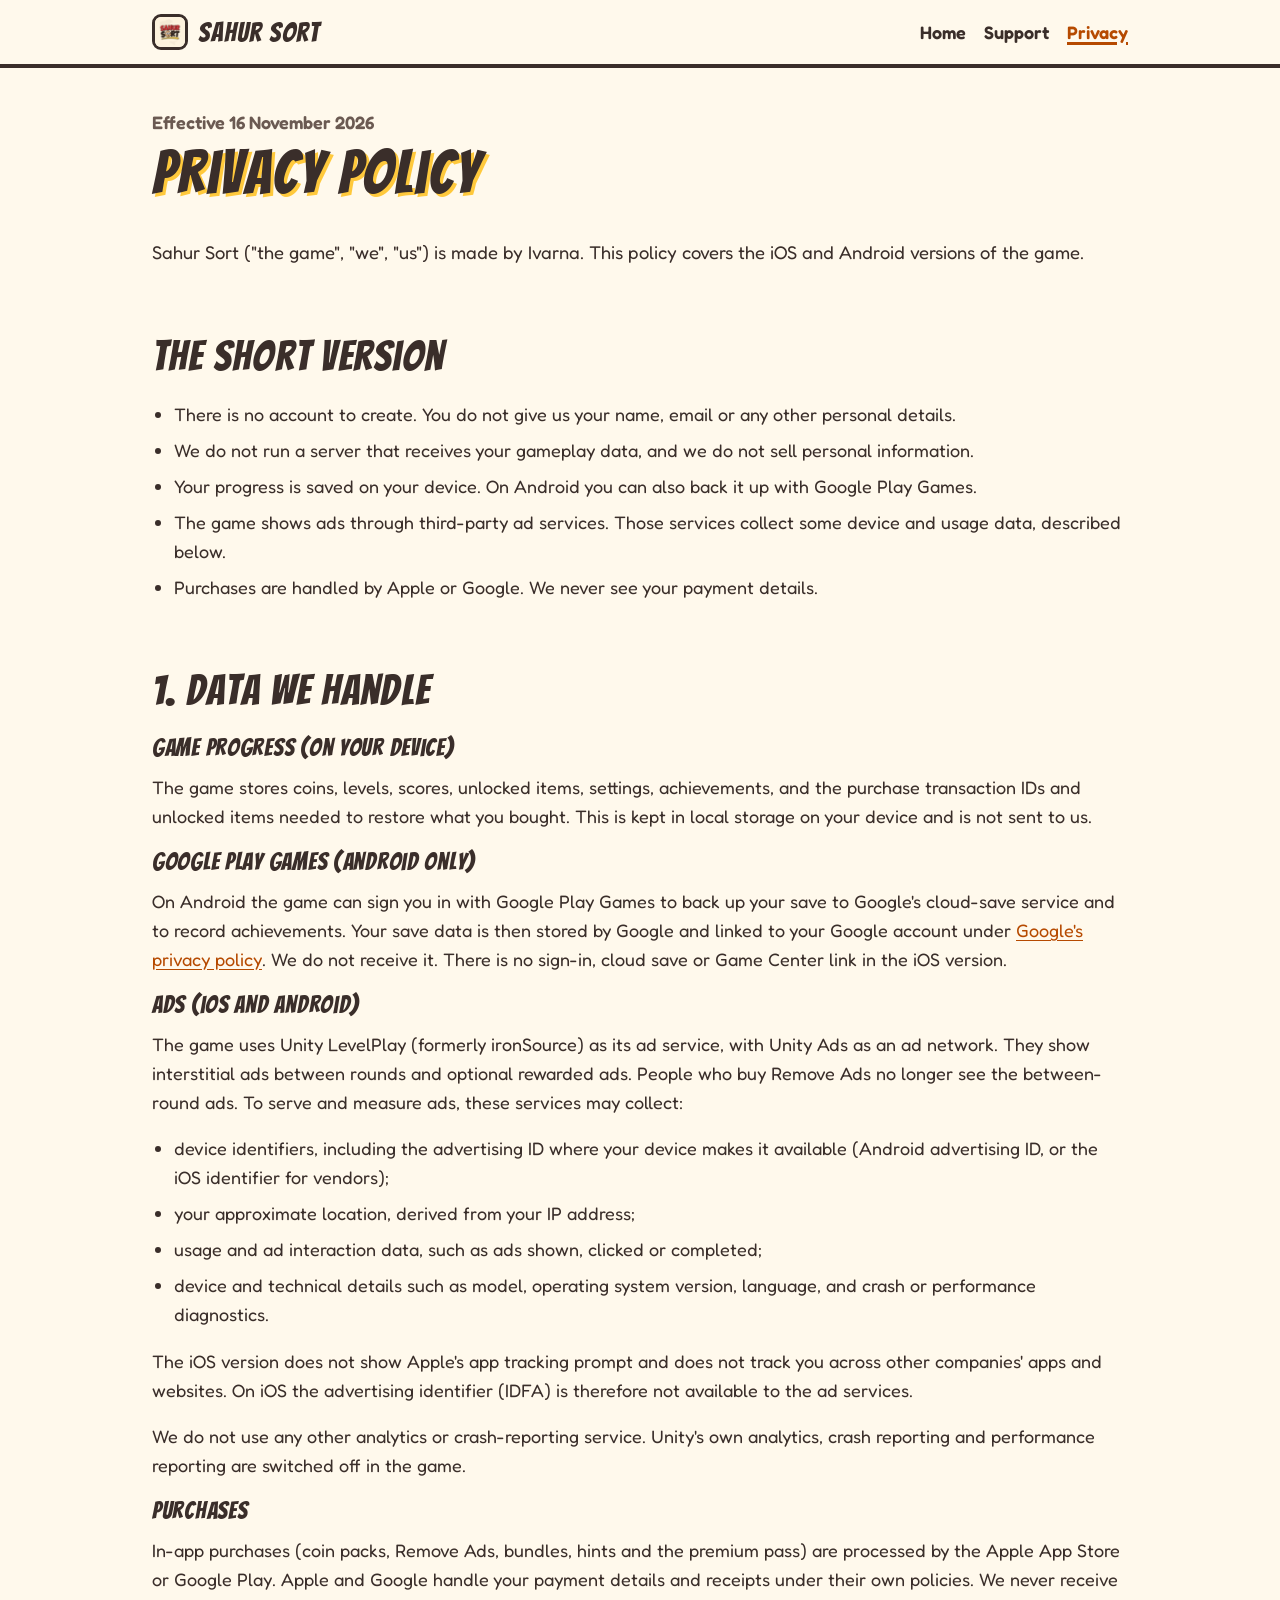
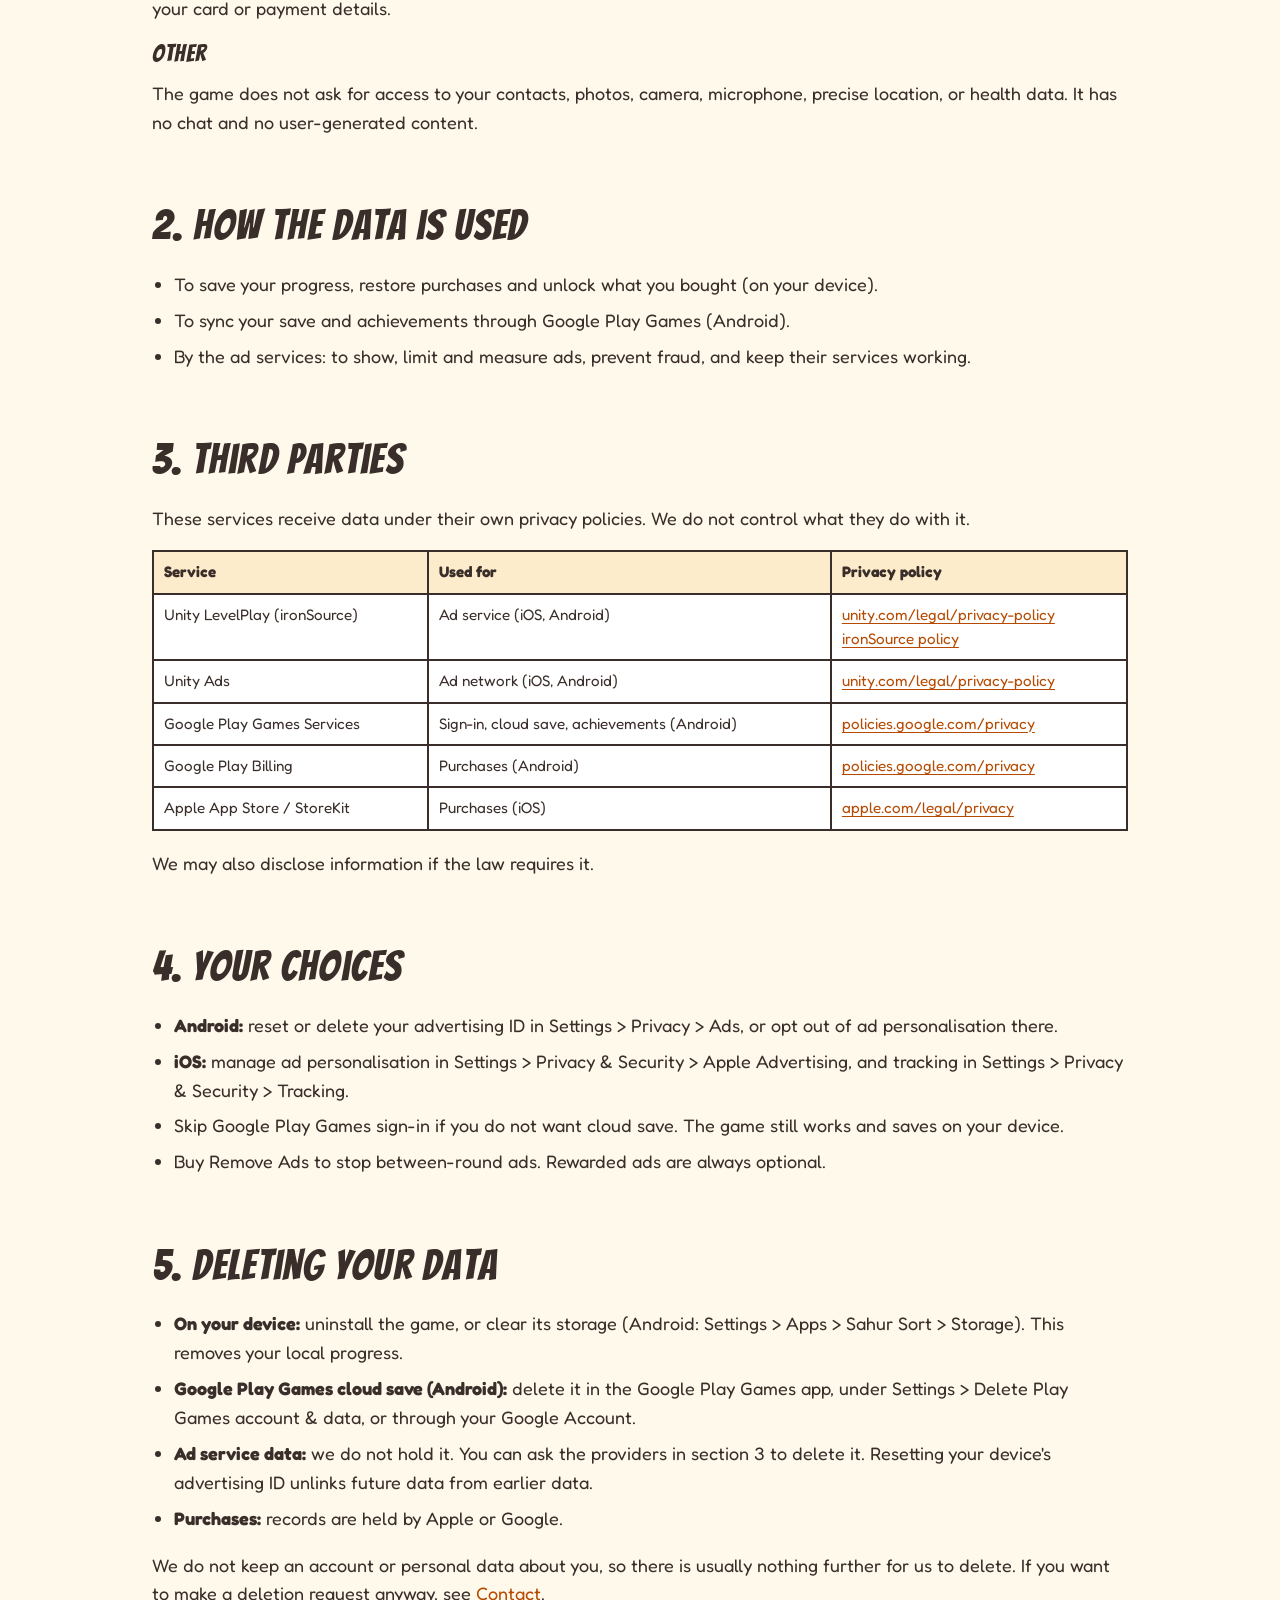
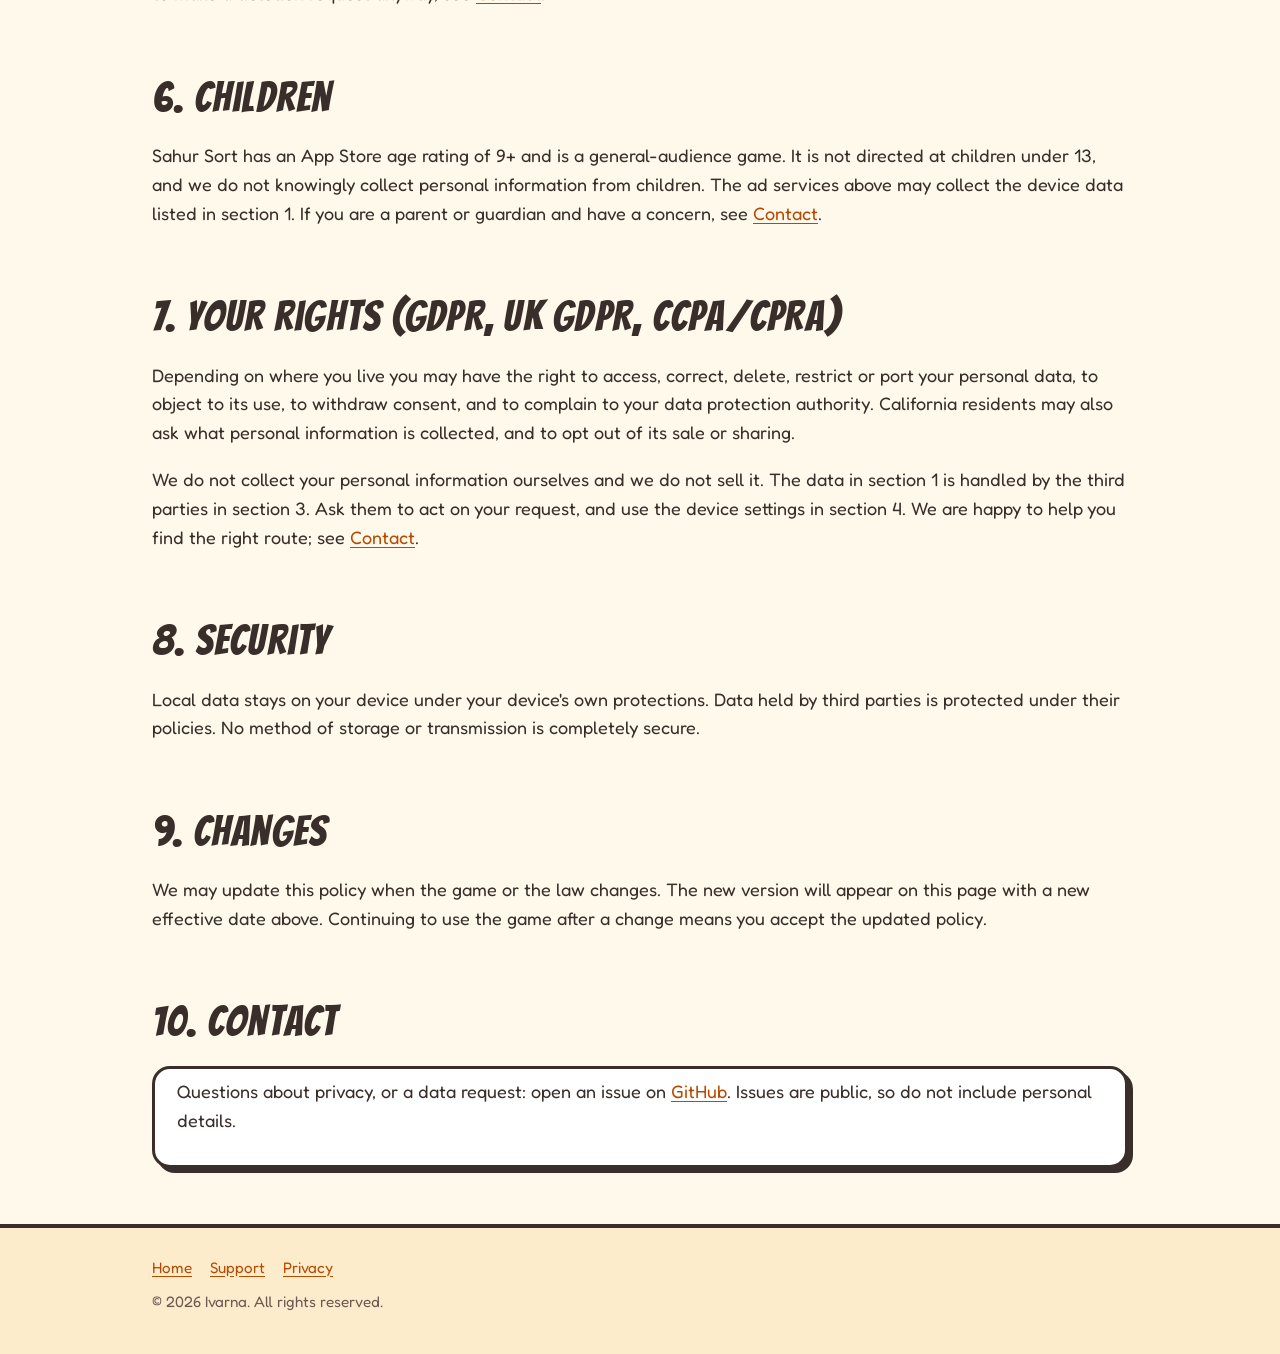
==== privacy.html @ dd73f455 "feat: Sahur Sort site (landing, privacy, support)" ====
<!doctype html>
<html lang="en">
<head>
<meta charset="utf-8">
<meta name="viewport" content="width=device-width, initial-scale=1">
<title>Privacy Policy · Sahur Sort</title>
<meta name="description" content="How Sahur Sort handles data: no account, no personal information collected by the developer, and what the ad, purchase and Google Play Games services collect.">
<meta property="og:type" content="website">
<meta property="og:title" content="Sahur Sort Privacy Policy">
<meta property="og:description" content="What data Sahur Sort and its third-party services handle, and your choices.">
<meta property="og:url" content="https://zenithblue-oss.github.io/sahur-sort-site/privacy.html">
<meta property="og:image" content="https://zenithblue-oss.github.io/sahur-sort-site/img/icon-512.png">
<meta name="twitter:card" content="summary">
<link rel="icon" type="image/png" sizes="32x32" href="img/favicon-32.png">
<link rel="apple-touch-icon" href="img/apple-touch-icon.png">
<link rel="preconnect" href="https://fonts.googleapis.com">
<link rel="preconnect" href="https://fonts.gstatic.com" crossorigin>
<link rel="stylesheet" href="https://fonts.googleapis.com/css2?family=Bangers&family=Fredoka:wght@400;600&display=swap">
<link rel="stylesheet" href="style.css">
</head>
<body>
<a class="skip" href="#main">Skip to content</a>
<header class="top">
  <div class="wrap">
    <a class="brand" href="./"><img src="img/favicon-32.png" srcset="img/apple-touch-icon.png 2x" alt="" width="36" height="36">Sahur Sort</a>
    <nav aria-label="Main">
      <a href="./">Home</a>
      <a href="support.html">Support</a>
      <a href="privacy.html" aria-current="page">Privacy</a>
    </nav>
  </div>
</header>

<main id="main" class="doc">
  <div class="wrap">
    <p class="meta">Effective <time datetime="2026-11-16">16 November 2026</time></p>
    <h1>Privacy Policy</h1>
    <p class="lede">Sahur Sort ("the game", "we", "us") is made by Ivarna. This policy covers the iOS and Android versions of the game.</p>

    <h2>The short version</h2>
    <ul>
      <li>There is no account to create. You do not give us your name, email or any other personal details.</li>
      <li>We do not run a server that receives your gameplay data, and we do not sell personal information.</li>
      <li>Your progress is saved on your device. On Android you can also back it up with Google Play Games.</li>
      <li>The game shows ads through third-party ad services. Those services collect some device and usage data, described below.</li>
      <li>Purchases are handled by Apple or Google. We never see your payment details.</li>
    </ul>

    <h2>1. Data we handle</h2>

    <h3>Game progress (on your device)</h3>
    <p>The game stores coins, levels, scores, unlocked items, settings, achievements, and the purchase transaction IDs and unlocked items needed to restore what you bought. This is kept in local storage on your device and is not sent to us.</p>

    <h3>Google Play Games (Android only)</h3>
    <p>On Android the game can sign you in with Google Play Games to back up your save to Google's cloud-save service and to record achievements. Your save data is then stored by Google and linked to your Google account under <a href="https://policies.google.com/privacy">Google's privacy policy</a>. We do not receive it. There is no sign-in, cloud save or Game Center link in the iOS version.</p>

    <h3>Ads (iOS and Android)</h3>
    <p>The game uses Unity LevelPlay (formerly ironSource) as its ad service, with Unity Ads as an ad network. They show interstitial ads between rounds and optional rewarded ads. People who buy Remove Ads no longer see the between-round ads. To serve and measure ads, these services may collect:</p>
    <ul>
      <li>device identifiers, including the advertising ID where your device makes it available (Android advertising ID, or the iOS identifier for vendors);</li>
      <li>your approximate location, derived from your IP address;</li>
      <li>usage and ad interaction data, such as ads shown, clicked or completed;</li>
      <li>device and technical details such as model, operating system version, language, and crash or performance diagnostics.</li>
    </ul>
    <p>The iOS version does not show Apple's app tracking prompt and does not track you across other companies' apps and websites. On iOS the advertising identifier (IDFA) is therefore not available to the ad services.</p>
    <p>We do not use any other analytics or crash-reporting service. Unity's own analytics, crash reporting and performance reporting are switched off in the game.</p>

    <h3>Purchases</h3>
    <p>In-app purchases (coin packs, Remove Ads, bundles, hints and the premium pass) are processed by the Apple App Store or Google Play. Apple and Google handle your payment details and receipts under their own policies. We never receive your card or payment details.</p>

    <h3>Other</h3>
    <p>The game does not ask for access to your contacts, photos, camera, microphone, precise location, or health data. It has no chat and no user-generated content.</p>

    <h2>2. How the data is used</h2>
    <ul>
      <li>To save your progress, restore purchases and unlock what you bought (on your device).</li>
      <li>To sync your save and achievements through Google Play Games (Android).</li>
      <li>By the ad services: to show, limit and measure ads, prevent fraud, and keep their services working.</li>
    </ul>

    <h2>3. Third parties</h2>
    <p>These services receive data under their own privacy policies. We do not control what they do with it.</p>
    <div class="tablewrap">
      <table>
        <thead><tr><th>Service</th><th>Used for</th><th>Privacy policy</th></tr></thead>
        <tbody>
          <tr><td>Unity LevelPlay (ironSource)</td><td>Ad service (iOS, Android)</td><td><a href="https://unity.com/legal/privacy-policy">unity.com/legal/privacy-policy</a><br><a href="https://developers.is.com/ironsource-mobile/general/ironsource-mobile-privacy-policy/">ironSource policy</a></td></tr>
          <tr><td>Unity Ads</td><td>Ad network (iOS, Android)</td><td><a href="https://unity.com/legal/privacy-policy">unity.com/legal/privacy-policy</a></td></tr>
          <tr><td>Google Play Games Services</td><td>Sign-in, cloud save, achievements (Android)</td><td><a href="https://policies.google.com/privacy">policies.google.com/privacy</a></td></tr>
          <tr><td>Google Play Billing</td><td>Purchases (Android)</td><td><a href="https://policies.google.com/privacy">policies.google.com/privacy</a></td></tr>
          <tr><td>Apple App Store / StoreKit</td><td>Purchases (iOS)</td><td><a href="https://www.apple.com/legal/privacy/">apple.com/legal/privacy</a></td></tr>
        </tbody>
      </table>
    </div>
    <p>We may also disclose information if the law requires it.</p>

    <h2>4. Your choices</h2>
    <ul>
      <li><strong>Android:</strong> reset or delete your advertising ID in Settings &gt; Privacy &gt; Ads, or opt out of ad personalisation there.</li>
      <li><strong>iOS:</strong> manage ad personalisation in Settings &gt; Privacy &amp; Security &gt; Apple Advertising, and tracking in Settings &gt; Privacy &amp; Security &gt; Tracking.</li>
      <li>Skip Google Play Games sign-in if you do not want cloud save. The game still works and saves on your device.</li>
      <li>Buy Remove Ads to stop between-round ads. Rewarded ads are always optional.</li>
    </ul>

    <h2>5. Deleting your data</h2>
    <ul>
      <li><strong>On your device:</strong> uninstall the game, or clear its storage (Android: Settings &gt; Apps &gt; Sahur Sort &gt; Storage). This removes your local progress.</li>
      <li><strong>Google Play Games cloud save (Android):</strong> delete it in the Google Play Games app, under Settings &gt; Delete Play Games account &amp; data, or through your Google Account.</li>
      <li><strong>Ad service data:</strong> we do not hold it. You can ask the providers in section 3 to delete it. Resetting your device's advertising ID unlinks future data from earlier data.</li>
      <li><strong>Purchases:</strong> records are held by Apple or Google.</li>
    </ul>
    <p>We do not keep an account or personal data about you, so there is usually nothing further for us to delete. If you want to make a deletion request anyway, see <a href="#contact">Contact</a>.</p>

    <h2>6. Children</h2>
    <p>Sahur Sort has an App Store age rating of 9+ and is a general-audience game. It is not directed at children under 13, and we do not knowingly collect personal information from children. The ad services above may collect the device data listed in section 1. If you are a parent or guardian and have a concern, see <a href="#contact">Contact</a>.</p>

    <h2>7. Your rights (GDPR, UK GDPR, CCPA/CPRA)</h2>
    <p>Depending on where you live you may have the right to access, correct, delete, restrict or port your personal data, to object to its use, to withdraw consent, and to complain to your data protection authority. California residents may also ask what personal information is collected, and to opt out of its sale or sharing.</p>
    <p>We do not collect your personal information ourselves and we do not sell it. The data in section 1 is handled by the third parties in section 3. Ask them to act on your request, and use the device settings in section 4. We are happy to help you find the right route; see <a href="#contact">Contact</a>.</p>

    <h2>8. Security</h2>
    <p>Local data stays on your device under your device's own protections. Data held by third parties is protected under their policies. No method of storage or transmission is completely secure.</p>

    <h2>9. Changes</h2>
    <p>We may update this policy when the game or the law changes. The new version will appear on this page with a new effective date above. Continuing to use the game after a change means you accept the updated policy.</p>

    <h2 id="contact">10. Contact</h2>
    <div class="doc-box">
      <p>Questions about privacy, or a data request: open an issue on <a href="https://github.com/zenithblue-oss/sahur-sort-site/issues">GitHub</a>. Issues are public, so do not include personal details.</p>
      <!-- CONTACT_EMAIL -->
    </div>
  </div>
</main>

<footer>
  <div class="wrap">
    <nav aria-label="Footer">
      <a href="./">Home</a>
      <a href="support.html">Support</a>
      <a href="privacy.html">Privacy</a>
    </nav>
    <p>&copy; 2026 Ivarna. All rights reserved.</p>
  </div>
</footer>
</body>
</html>
---- style.css ----
/* Sahur Sort site. Cream paper, dark brown outlines, warm comic accents. */
:root {
  --cream: #fff9ec;
  --cream-2: #fdeccb;
  --ink: #3A2E2A;
  --ink-2: #6b5a52;
  --orange: #ff8a3d;
  --pink: #ff5fa2;
  --teal: #2ec4b6;
  --yellow: #ffc93c;
  --link: #b64a00;
  --display: Bangers, Impact, "Arial Black", sans-serif;
  --body: Fredoka, "Segoe UI", system-ui, -apple-system, sans-serif;
  --max: 1040px;
}

* { box-sizing: border-box; }
html { -webkit-text-size-adjust: 100%; scroll-behavior: smooth; }
body {
  margin: 0;
  background: var(--cream);
  color: var(--ink);
  font: 400 18px/1.6 var(--body);
  overflow-x: hidden;
}
img { max-width: 100%; height: auto; display: block; }
a { color: var(--link); text-underline-offset: 3px; }
a:hover { text-decoration-thickness: 2px; }
:focus-visible { outline: 3px solid var(--pink); outline-offset: 3px; border-radius: 6px; }
h1, h2, h3 { font-family: var(--display); font-weight: 400; letter-spacing: .03em; line-height: 1.1; margin: 0 0 .5em; }
h1 { font-size: clamp(2.8rem, 9vw, 5rem); }
h2 { font-size: clamp(1.9rem, 5vw, 2.6rem); margin-top: 1.6em; }
h3 { font-size: 1.5rem; }
p { margin: 0 0 1em; }
ul { padding-left: 1.2em; margin: 0 0 1em; }
li { margin-bottom: .4em; }
.wrap { max-width: var(--max); margin: 0 auto; padding: 0 16px; }
@media (min-width: 720px) { .wrap { padding: 0 32px; } }
.skip { position: absolute; left: -999px; }
.skip:focus { left: 16px; top: 16px; z-index: 10; background: var(--cream); padding: 8px 12px; border: 3px solid var(--ink); border-radius: 10px; }

/* Header */
.top { background: var(--cream); border-bottom: 4px solid var(--ink); position: sticky; top: 0; z-index: 5; }
.top .wrap { display: flex; align-items: center; justify-content: space-between; gap: 12px; min-height: 64px; flex-wrap: wrap; }
.brand { display: flex; align-items: center; gap: 10px; color: var(--ink); text-decoration: none; font: 400 1.7rem var(--display); letter-spacing: .04em; }
.brand img { width: 36px; height: 36px; border-radius: 9px; border: 3px solid var(--ink); }
.top nav { display: flex; gap: 18px; flex-wrap: wrap; }
.top nav a { color: var(--ink); text-decoration: none; font-weight: 600; }
.top nav a:hover, .top nav a[aria-current] { color: var(--link); text-decoration: underline; text-decoration-thickness: 3px; }

/* Hero */
.hero { padding: 48px 0 40px; background: var(--cream-2); border-bottom: 4px solid var(--ink); }
.hero .wrap { display: grid; gap: 28px; align-items: center; }
@media (min-width: 760px) { .hero .wrap { grid-template-columns: 1.3fr 1fr; } }
.hero h1 { color: var(--ink); text-shadow: 3px 3px 0 var(--yellow); }
.hero .lede { font-size: 1.2rem; max-width: 34em; }
.hero-icon { width: min(240px, 60vw); border-radius: 22%; border: 5px solid var(--ink); box-shadow: 8px 8px 0 var(--ink); margin: 0 auto; }

/* Store buttons */
.stores { display: flex; gap: 12px; flex-wrap: wrap; margin-top: 20px; }
.store { display: inline-flex; flex-direction: column; justify-content: center; min-width: 180px; min-height: 56px; padding: 8px 20px; background: var(--ink); color: var(--cream); border: 3px solid var(--ink); border-radius: 14px; text-decoration: none; line-height: 1.15; box-shadow: 4px 4px 0 var(--orange); }
.store small { font-size: .75rem; letter-spacing: .06em; text-transform: uppercase; opacity: .85; }
.store strong { font: 400 1.4rem var(--display); letter-spacing: .04em; }
a.store:hover { transform: translate(-1px, -1px); box-shadow: 5px 5px 0 var(--orange); }
.store.soon { background: var(--cream); color: var(--ink); box-shadow: 4px 4px 0 var(--teal); }

/* Sections */
section { padding: 44px 0; }
.grid { display: grid; gap: 16px; grid-template-columns: repeat(auto-fit, minmax(230px, 1fr)); }
.card { background: #fff; border: 3px solid var(--ink); border-radius: 18px; padding: 18px 20px; box-shadow: 5px 5px 0 var(--ink); }
.card h3 { margin-bottom: .3em; }
.card p { margin: 0; color: var(--ink-2); }
.card:nth-child(4n+1) { background: #ffe3cc; }
.card:nth-child(4n+2) { background: #ffd9ea; }
.card:nth-child(4n+3) { background: #cdf3ee; }
.card:nth-child(4n+4) { background: #fff0b8; }

/* Screenshots */
.shots { display: flex; gap: 16px; overflow-x: auto; padding: 8px 4px 20px; scroll-snap-type: x mandatory; -webkit-overflow-scrolling: touch; }
.shots figure { margin: 0; flex: 0 0 min(250px, 68vw); scroll-snap-align: start; }
.shots img { width: 100%; border: 4px solid var(--ink); border-radius: 22px; background: var(--cream-2); }
.shots figcaption { margin-top: 8px; font-weight: 600; font-size: .95rem; text-align: center; }

/* Document pages */
.doc { padding: 40px 0 56px; }
.doc h1 { font-size: clamp(2.4rem, 7vw, 3.8rem); text-shadow: 3px 3px 0 var(--yellow); }
.doc .meta { font-weight: 600; color: var(--ink-2); margin-bottom: .2em; }
.doc .lede { font-size: 1.15rem; }
.doc-box { background: #fff; border: 3px solid var(--ink); border-radius: 18px; padding: 8px 22px 12px; box-shadow: 5px 5px 0 var(--ink); }
details { background: #fff; border: 3px solid var(--ink); border-radius: 14px; padding: 0 18px; margin: 0 0 12px; }
summary { cursor: pointer; font-weight: 600; padding: 14px 0; list-style-position: outside; }
details[open] { background: var(--cream-2); }
details p:last-child, details ul:last-child { margin-bottom: 1em; }
.note { background: #fff0b8; border: 3px dashed var(--ink); border-radius: 14px; padding: 12px 18px; }
table { width: 100%; border-collapse: collapse; margin: 0 0 1.2em; font-size: .95rem; background: #fff; }
th, td { border: 2px solid var(--ink); padding: 8px 10px; text-align: left; vertical-align: top; }
th { background: var(--cream-2); }
.tablewrap { overflow-x: auto; }

/* Footer */
footer { border-top: 4px solid var(--ink); background: var(--cream-2); padding: 28px 0 40px; font-size: .95rem; }
footer nav { display: flex; gap: 18px; flex-wrap: wrap; margin-bottom: 10px; }
footer p { margin: 0; color: var(--ink-2); }

@media (prefers-reduced-motion: reduce) { html { scroll-behavior: auto; } a.store:hover { transform: none; } }
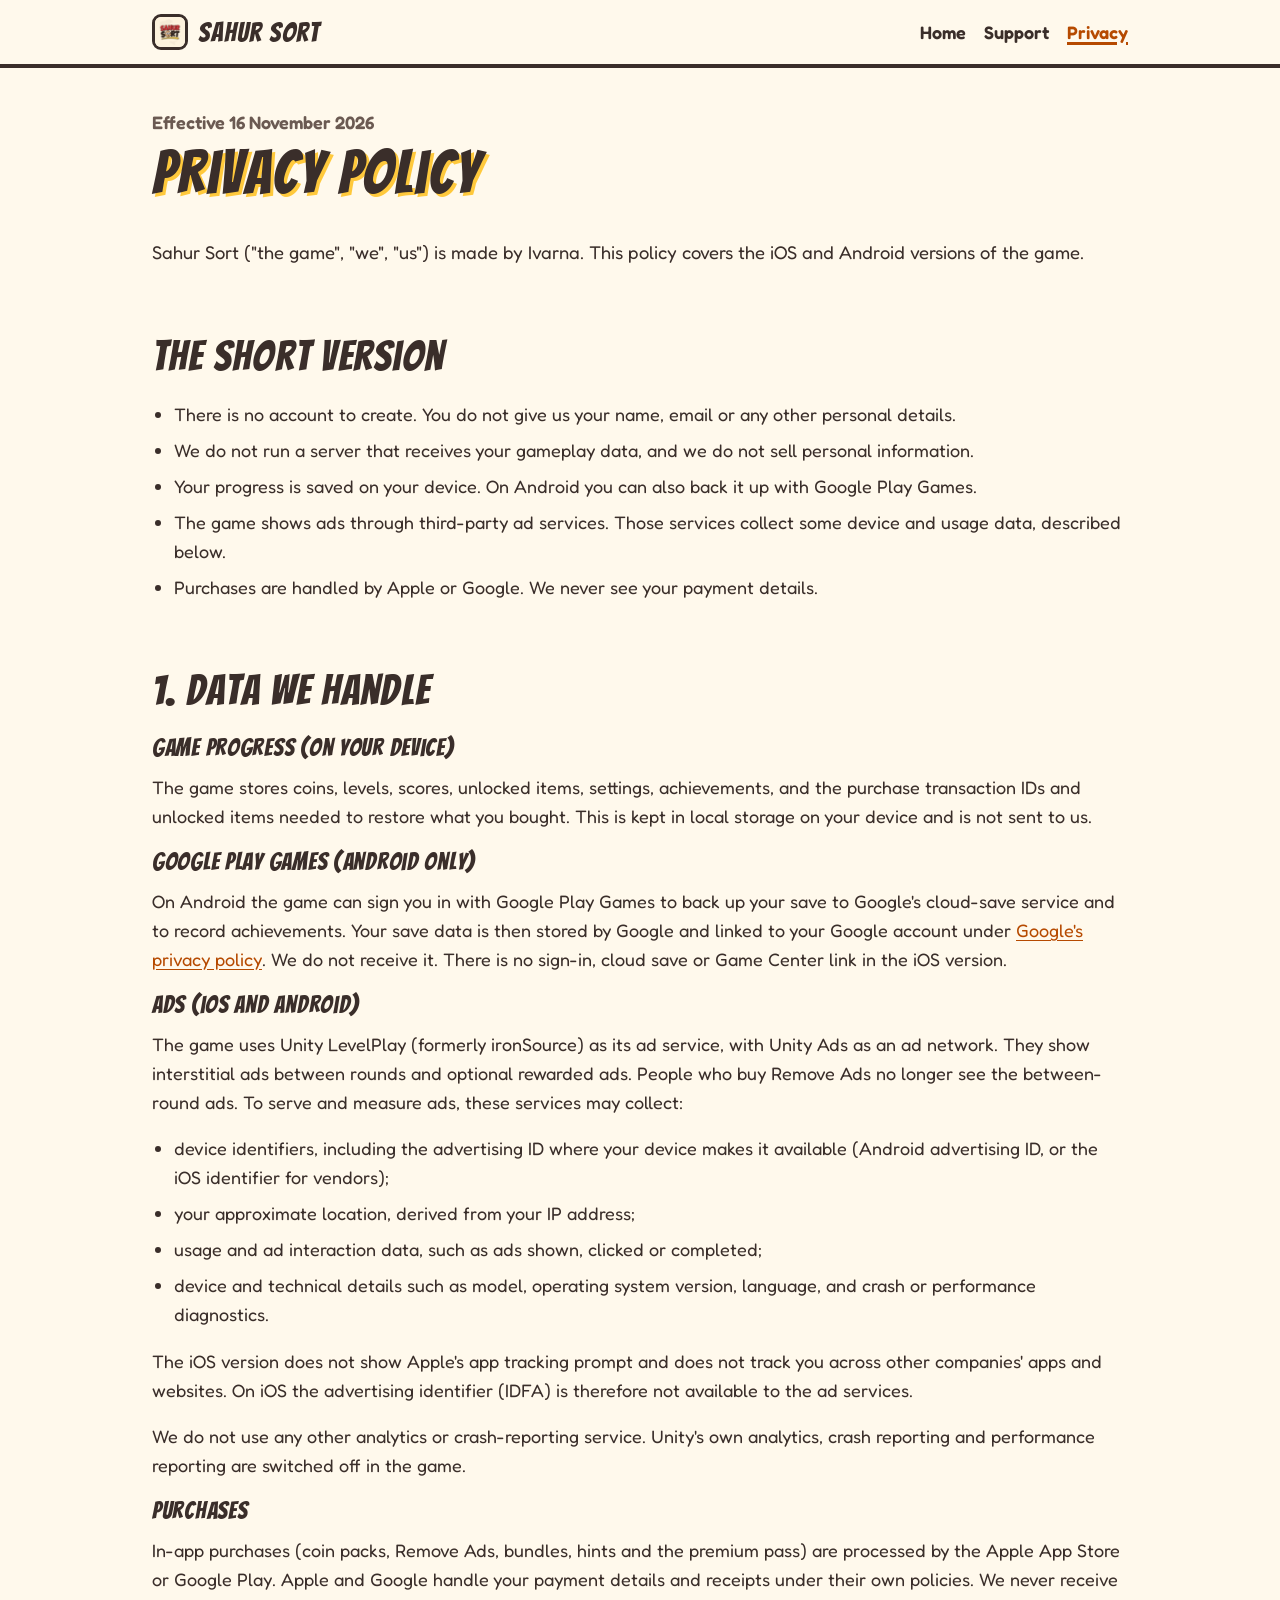
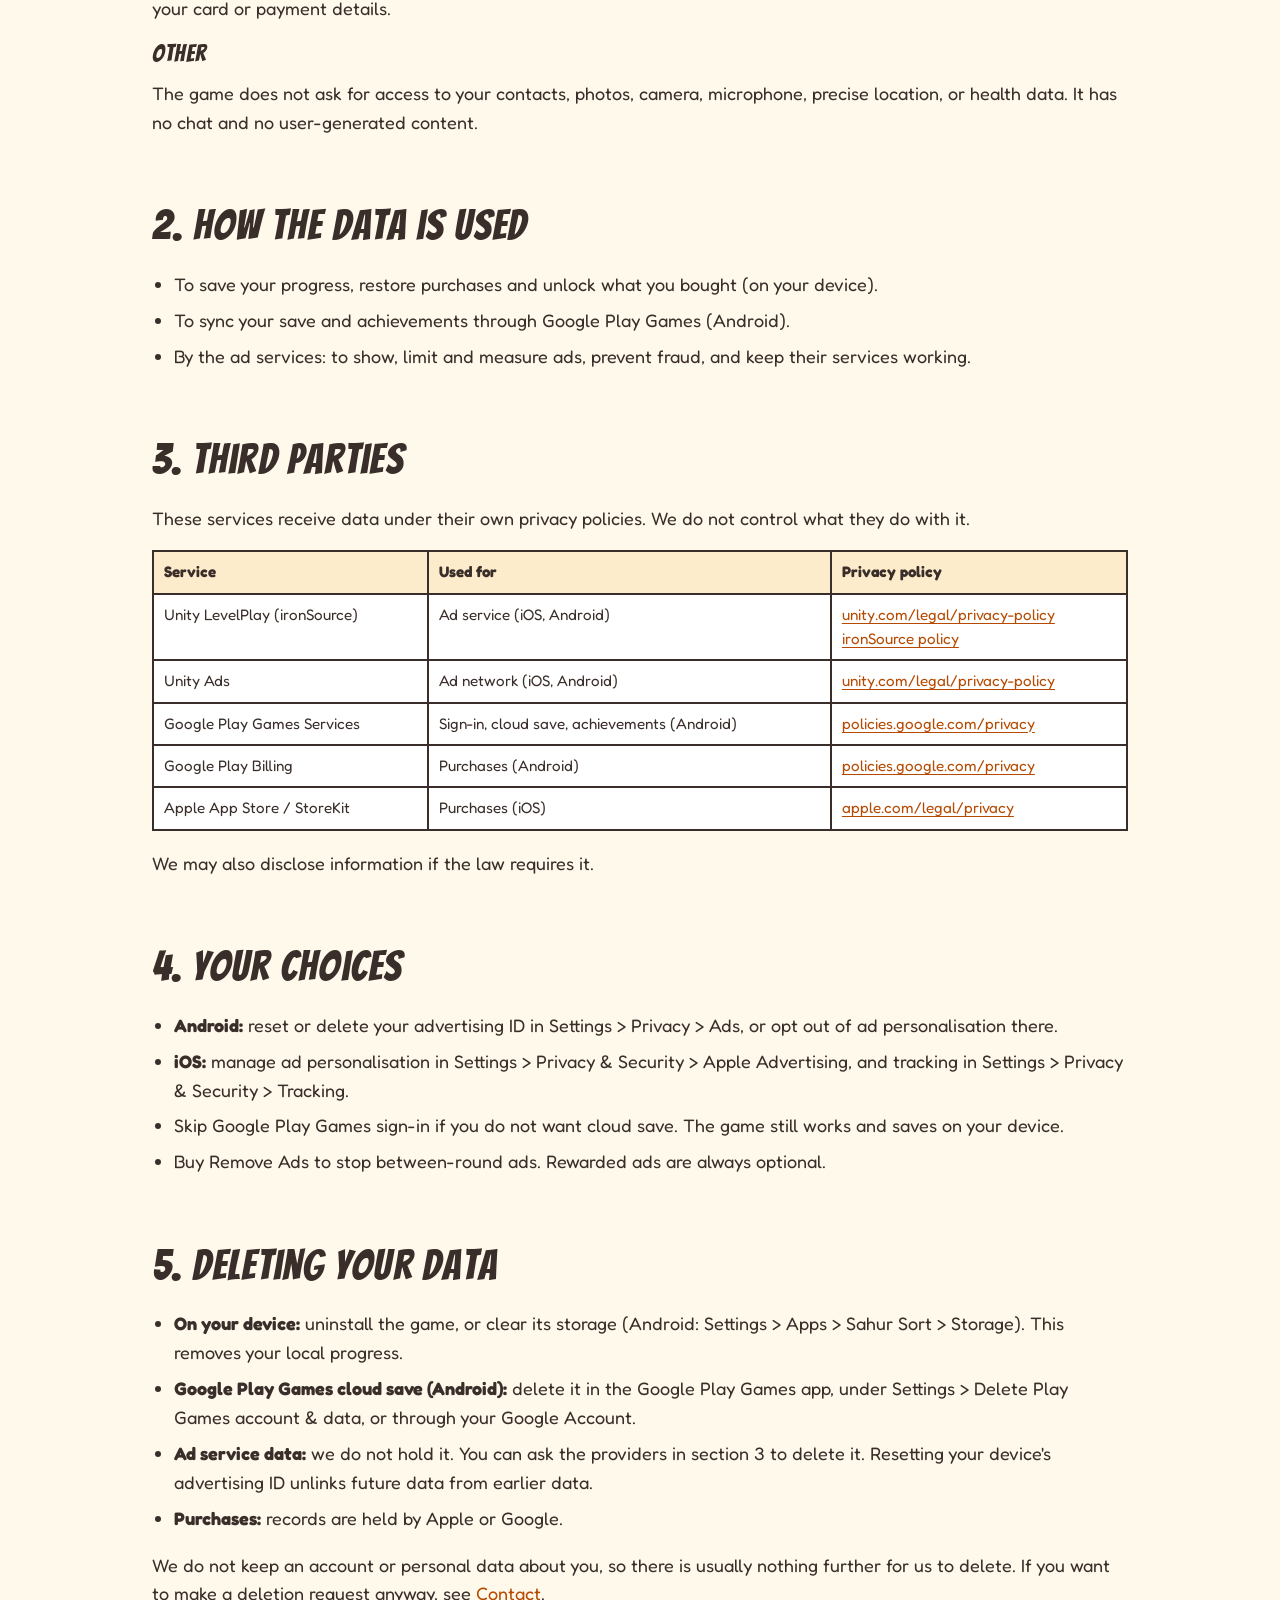
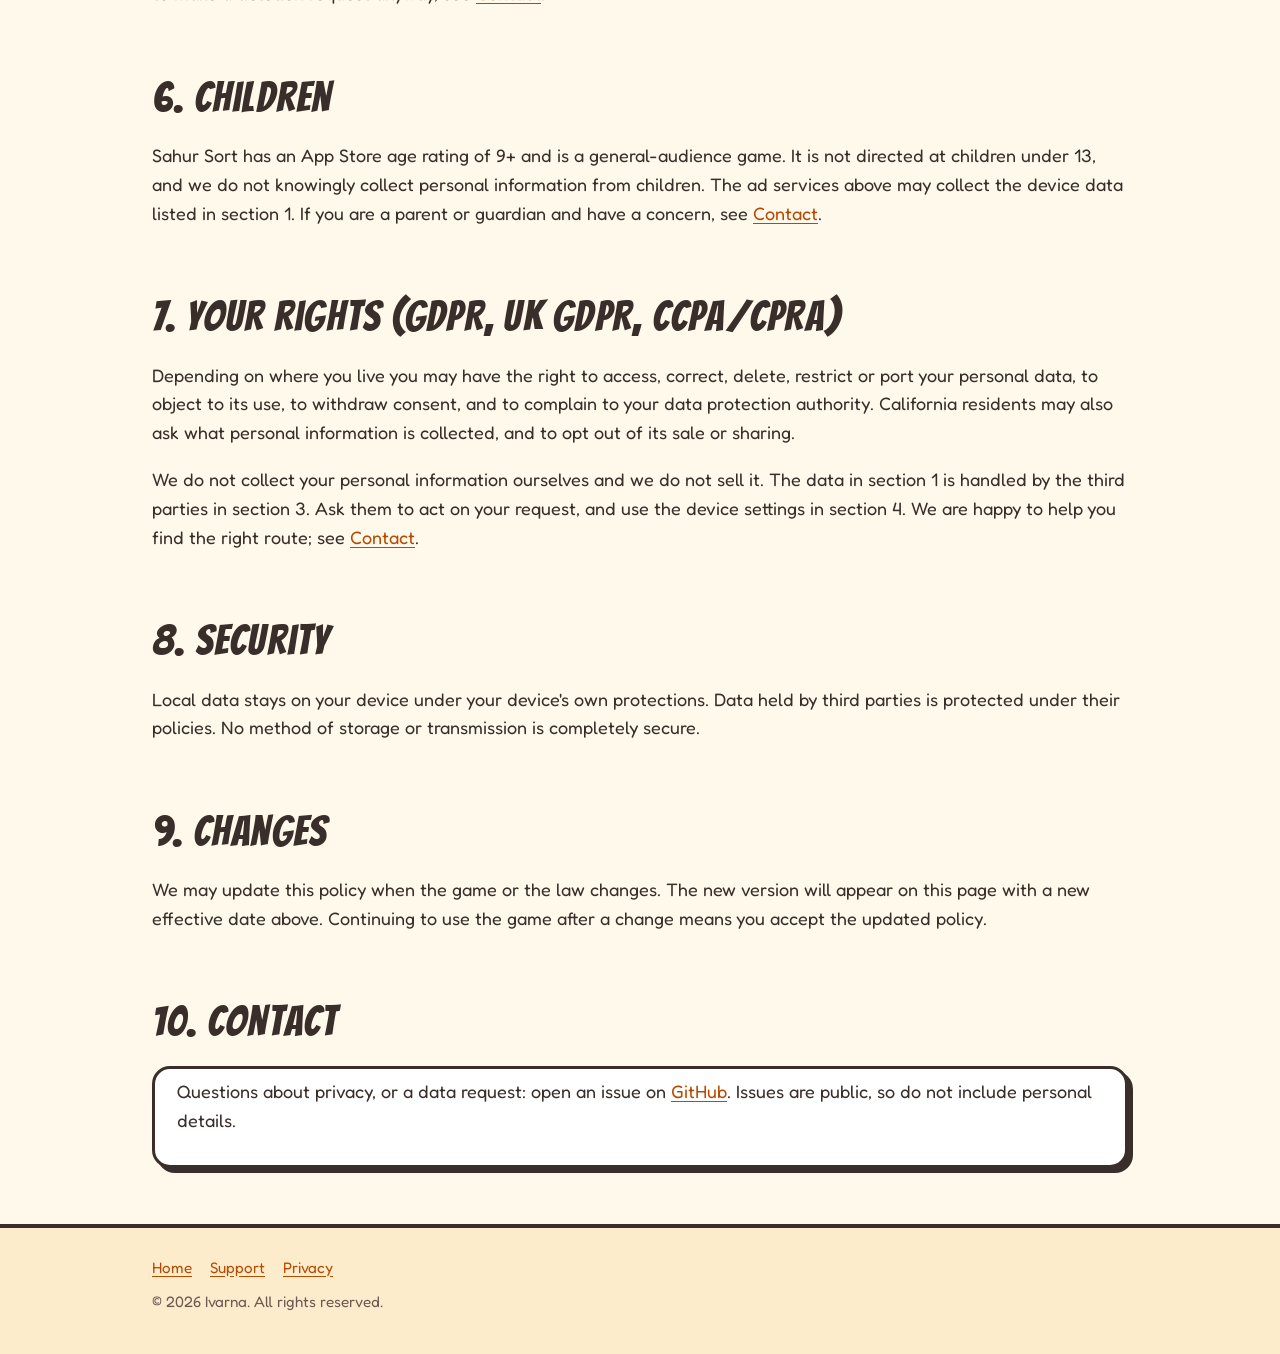
==== commit 411d09a6: "feat: new icon and store screenshots" ====
--- a/privacy.html
+++ b/privacy.html
@@ -9,8 +9,8 @@
 <meta property="og:title" content="Sahur Sort Privacy Policy">
 <meta property="og:description" content="What data Sahur Sort and its third-party services handle, and your choices.">
 <meta property="og:url" content="https://zenithblue-oss.github.io/sahur-sort-site/privacy.html">
-<meta property="og:image" content="https://zenithblue-oss.github.io/sahur-sort-site/img/icon-512.png">
-<meta name="twitter:card" content="summary">
+<meta property="og:image" content="https://zenithblue-oss.github.io/sahur-sort-site/img/og-1200.jpg">
+<meta name="twitter:card" content="summary_large_image">
 <link rel="icon" type="image/png" sizes="32x32" href="img/favicon-32.png">
 <link rel="apple-touch-icon" href="img/apple-touch-icon.png">
 <link rel="preconnect" href="https://fonts.googleapis.com">
